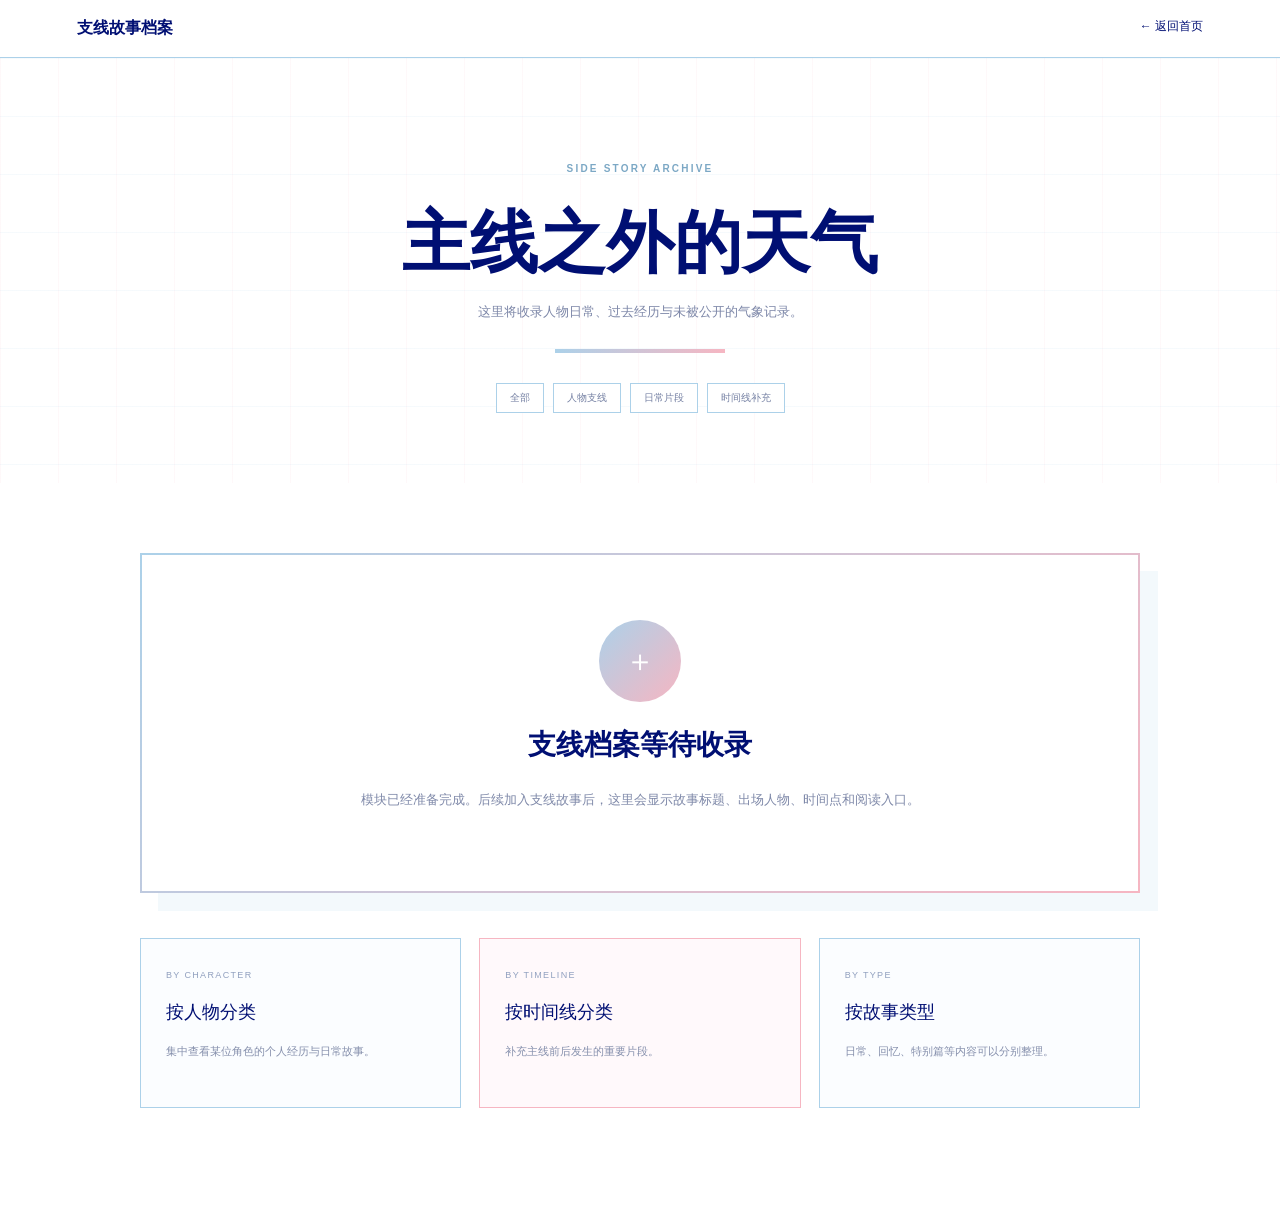
==== side-stories.html @ f3d5d923 "第一次上传网站" ====
<!doctype html><html lang="zh-CN"><head><meta charset="UTF-8"><meta name="viewport" content="width=device-width,initial-scale=1"><meta name="description" content="《天气预报都是骗人的》支线故事档案"><title>支线故事｜天气预报都是骗人的</title><style>
:root{--n:#000f73;--b:#acd1e9;--p:#f6b6c2;--t:#354069}*{box-sizing:border-box}body{margin:0;color:var(--t);background:#fff;font-family:"Microsoft YaHei",sans-serif}.top{position:sticky;top:0;z-index:5;display:flex;justify-content:space-between;padding:18px 6vw;border-bottom:1px solid var(--b);background:#fffffff2}.top a{color:var(--n);text-decoration:none;font-size:12px}.top b{color:var(--n);font-family:"Songti SC",serif}.hero{padding:100px 24px 70px;text-align:center;background-image:linear-gradient(#acd1e91c 1px,transparent 1px),linear-gradient(90deg,#f6b6c217 1px,transparent 1px);background-size:58px 58px}.hero small{color:#7ca8c5;font:700 10px Arial;letter-spacing:.22em}.hero h1{margin:22px 0 14px;color:var(--n);font:700 clamp(38px,7vw,68px) "Songti SC",serif}.hero p{color:#7d87a8;font-size:13px}.line{width:170px;height:4px;margin:28px auto;background:linear-gradient(90deg,var(--b),var(--p))}.filters{display:flex;justify-content:center;gap:9px;flex-wrap:wrap;margin-top:30px}.filters span{padding:7px 13px;border:1px solid var(--b);color:#7580a3;background:#fff;font-size:10px}.archive{width:min(1000px,calc(100% - 36px));margin:70px auto 110px}.empty{padding:65px 30px;border:2px solid transparent;background:linear-gradient(#fff,#fff) padding-box,linear-gradient(135deg,var(--b),var(--p)) border-box;box-shadow:18px 18px 0 #acd1e924;text-align:center}.symbol{display:grid;width:82px;height:82px;margin:0 auto 24px;place-items:center;border-radius:50%;color:#fff;background:linear-gradient(135deg,var(--b),var(--p));font-size:30px}.empty h2{color:var(--n);font:700 28px "Songti SC",serif}.empty p{color:#7f89a9;font-size:13px;line-height:2}.future-grid{display:grid;grid-template-columns:repeat(3,1fr);gap:18px;margin-top:45px}.future-card{min-height:170px;padding:25px;border:1px solid var(--b);background:#fbfdff}.future-card:nth-child(2){border-color:var(--p);background:#fff9fb}.future-card span{color:#91a0bf;font:9px Arial;letter-spacing:.15em}.future-card h3{color:var(--n);font:18px "Songti SC",serif}.future-card p{color:#858fac;font-size:11px;line-height:1.8}@media(max-width:650px){.hero{padding-top:75px}.archive{margin-top:45px}.empty{padding:45px 22px;box-shadow:10px 10px 0 #acd1e924}.future-grid{grid-template-columns:1fr}}
</style></head><body><header class="top"><b>支线故事档案</b><a href="index.html#story">← 返回首页</a></header><section class="hero"><small>SIDE STORY ARCHIVE</small><h1>主线之外的天气</h1><p>这里将收录人物日常、过去经历与未被公开的气象记录。</p><div class="line"></div><div class="filters"><span>全部</span><span>人物支线</span><span>日常片段</span><span>时间线补充</span></div></section><main class="archive"><section class="empty"><div class="symbol">＋</div><h2>支线档案等待收录</h2><p>模块已经准备完成。后续加入支线故事后，这里会显示故事标题、出场人物、时间点和阅读入口。</p></section><div class="future-grid"><article class="future-card"><span>BY CHARACTER</span><h3>按人物分类</h3><p>集中查看某位角色的个人经历与日常故事。</p></article><article class="future-card"><span>BY TIMELINE</span><h3>按时间线分类</h3><p>补充主线前后发生的重要片段。</p></article><article class="future-card"><span>BY TYPE</span><h3>按故事类型</h3><p>日常、回忆、特别篇等内容可以分别整理。</p></article></div></main></body></html>
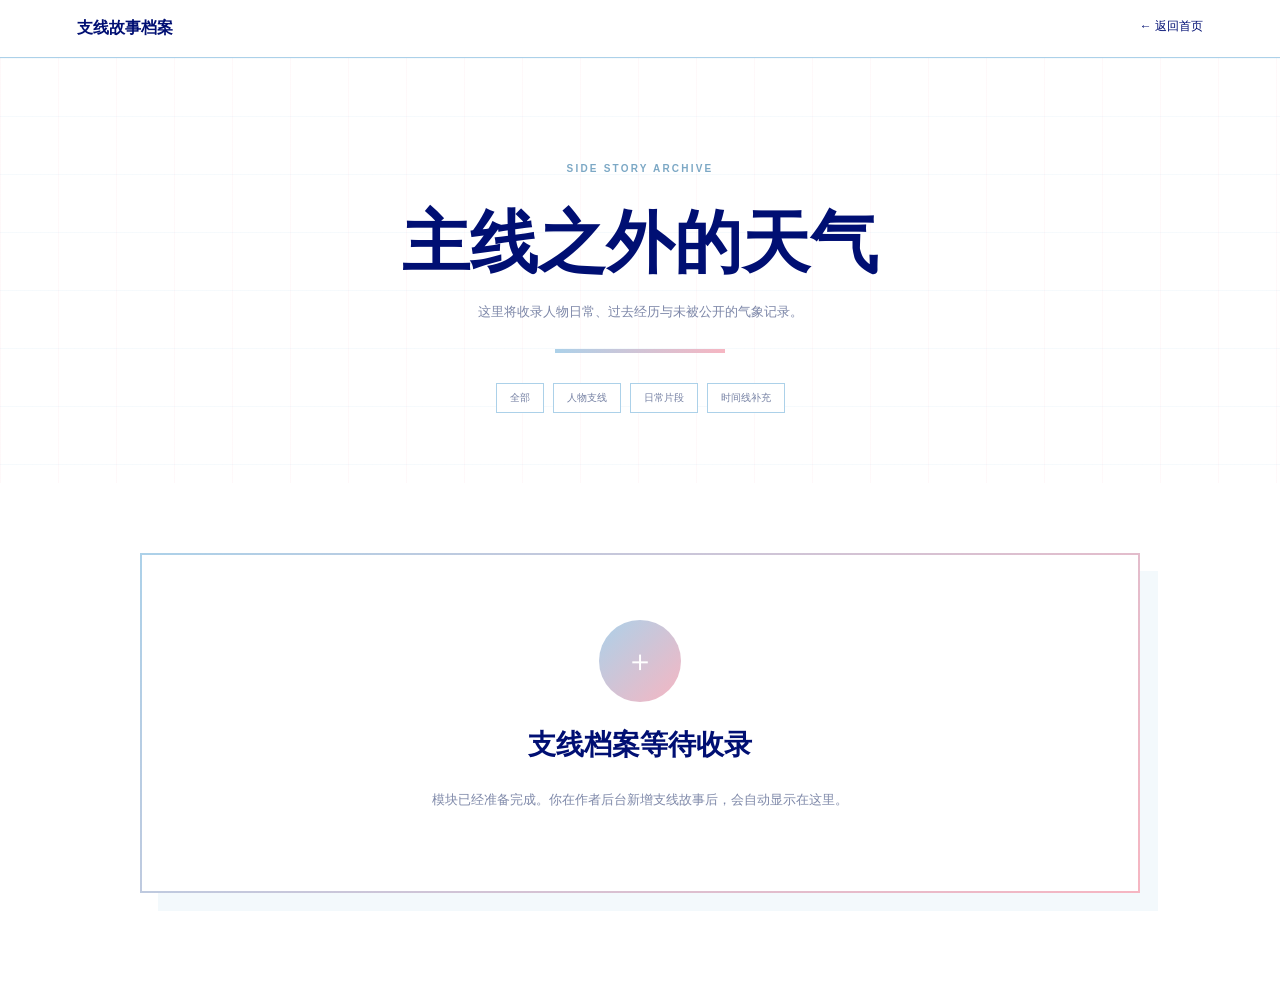
==== commit d9c5e046: "Add files via upload" ====
--- a/side-stories.html
+++ b/side-stories.html
@@ -1,3 +1,7 @@
 <!doctype html><html lang="zh-CN"><head><meta charset="UTF-8"><meta name="viewport" content="width=device-width,initial-scale=1"><meta name="description" content="《天气预报都是骗人的》支线故事档案"><title>支线故事｜天气预报都是骗人的</title><style>
 :root{--n:#000f73;--b:#acd1e9;--p:#f6b6c2;--t:#354069}*{box-sizing:border-box}body{margin:0;color:var(--t);background:#fff;font-family:"Microsoft YaHei",sans-serif}.top{position:sticky;top:0;z-index:5;display:flex;justify-content:space-between;padding:18px 6vw;border-bottom:1px solid var(--b);background:#fffffff2}.top a{color:var(--n);text-decoration:none;font-size:12px}.top b{color:var(--n);font-family:"Songti SC",serif}.hero{padding:100px 24px 70px;text-align:center;background-image:linear-gradient(#acd1e91c 1px,transparent 1px),linear-gradient(90deg,#f6b6c217 1px,transparent 1px);background-size:58px 58px}.hero small{color:#7ca8c5;font:700 10px Arial;letter-spacing:.22em}.hero h1{margin:22px 0 14px;color:var(--n);font:700 clamp(38px,7vw,68px) "Songti SC",serif}.hero p{color:#7d87a8;font-size:13px}.line{width:170px;height:4px;margin:28px auto;background:linear-gradient(90deg,var(--b),var(--p))}.filters{display:flex;justify-content:center;gap:9px;flex-wrap:wrap;margin-top:30px}.filters span{padding:7px 13px;border:1px solid var(--b);color:#7580a3;background:#fff;font-size:10px}.archive{width:min(1000px,calc(100% - 36px));margin:70px auto 110px}.empty{padding:65px 30px;border:2px solid transparent;background:linear-gradient(#fff,#fff) padding-box,linear-gradient(135deg,var(--b),var(--p)) border-box;box-shadow:18px 18px 0 #acd1e924;text-align:center}.symbol{display:grid;width:82px;height:82px;margin:0 auto 24px;place-items:center;border-radius:50%;color:#fff;background:linear-gradient(135deg,var(--b),var(--p));font-size:30px}.empty h2{color:var(--n);font:700 28px "Songti SC",serif}.empty p{color:#7f89a9;font-size:13px;line-height:2}.future-grid{display:grid;grid-template-columns:repeat(3,1fr);gap:18px;margin-top:45px}.future-card{min-height:170px;padding:25px;border:1px solid var(--b);background:#fbfdff}.future-card:nth-child(2){border-color:var(--p);background:#fff9fb}.future-card span{color:#91a0bf;font:9px Arial;letter-spacing:.15em}.future-card h3{color:var(--n);font:18px "Songti SC",serif}.future-card p{color:#858fac;font-size:11px;line-height:1.8}@media(max-width:650px){.hero{padding-top:75px}.archive{margin-top:45px}.empty{padding:45px 22px;box-shadow:10px 10px 0 #acd1e924}.future-grid{grid-template-columns:1fr}}
-</style></head><body><header class="top"><b>支线故事档案</b><a href="index.html#story">← 返回首页</a></header><section class="hero"><small>SIDE STORY ARCHIVE</small><h1>主线之外的天气</h1><p>这里将收录人物日常、过去经历与未被公开的气象记录。</p><div class="line"></div><div class="filters"><span>全部</span><span>人物支线</span><span>日常片段</span><span>时间线补充</span></div></section><main class="archive"><section class="empty"><div class="symbol">＋</div><h2>支线档案等待收录</h2><p>模块已经准备完成。后续加入支线故事后，这里会显示故事标题、出场人物、时间点和阅读入口。</p></section><div class="future-grid"><article class="future-card"><span>BY CHARACTER</span><h3>按人物分类</h3><p>集中查看某位角色的个人经历与日常故事。</p></article><article class="future-card"><span>BY TIMELINE</span><h3>按时间线分类</h3><p>补充主线前后发生的重要片段。</p></article><article class="future-card"><span>BY TYPE</span><h3>按故事类型</h3><p>日常、回忆、特别篇等内容可以分别整理。</p></article></div></main></body></html>
+</style></head><body><header class="top"><b>支线故事档案</b><a href="index.html#story">← 返回首页</a></header><section class="hero"><small>SIDE STORY ARCHIVE</small><h1>主线之外的天气</h1><p>这里将收录人物日常、过去经历与未被公开的气象记录。</p><div class="line"></div><div class="filters"><span>全部</span><span>人物支线</span><span>日常片段</span><span>时间线补充</span></div></section><main id="story-archive" class="archive"><section class="empty"><div class="symbol">＋</div><h2>支线档案等待收录</h2><p>模块已经准备完成。你在作者后台新增支线故事后，会自动显示在这里。</p></section></main><script>
+const safe=value=>String(value??'').replace(/[&<>\"']/g,c=>({'&':'&amp;','<':'&lt;','>':'&gt;','\"':'&quot;',"'":'&#39;'}[c]));
+const paragraphs=value=>safe(value).replace(/\r?\n/g,'<br>');
+fetch('content/site.json',{cache:'no-store'}).then(r=>{if(!r.ok)throw Error();return r.json()}).then(data=>{const items=data.side_stories||[];if(!items.length)return;document.querySelector('#story-archive').innerHTML=`<div class="future-grid">${items.map((item,index)=>`<article class="future-card"><span>${safe(item.category||'SIDE STORY')} · ${String(index+1).padStart(2,'0')}</span><h3>${safe(item.title)}</h3><p>${safe(item.summary)}</p><p><b>出场人物：</b>${safe(item.characters||'待补充')}<br><b>时间点：</b>${safe(item.timeline||'待补充')}</p><details><summary>展开阅读全文</summary><p>${paragraphs(item.body)}</p></details></article>`).join('')}</div>`}).catch(()=>{});
+</script></body></html>
